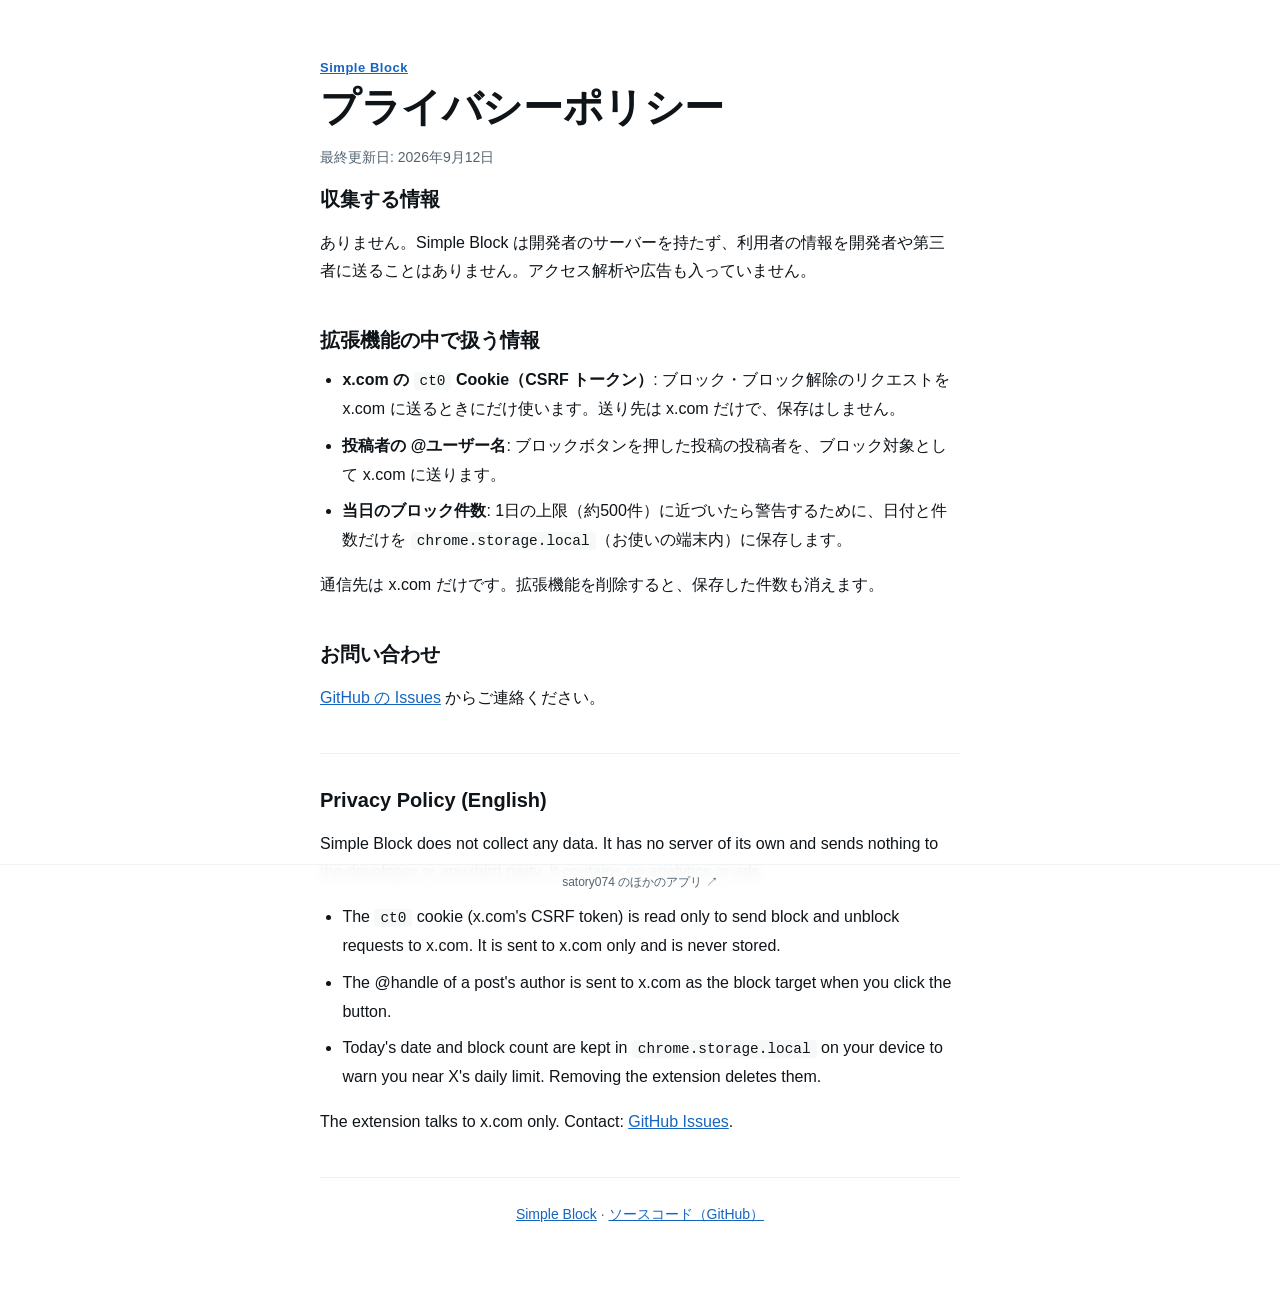
==== docs/privacy.html @ 1018ee45 "Prepare Simple Block for the Chrome Web Store The store needs icons, a privacy policy URL, and a nam" ====
<!doctype html>
<html lang="ja">
<head>
  <meta charset="utf-8" />
  <meta name="viewport" content="width=device-width, initial-scale=1" />
  <title>プライバシーポリシー — Simple Block</title>
  <meta name="description" content="Chrome 拡張 Simple Block のプライバシーポリシー。データ収集はなく、通信は x.com とだけ行います。" />
  <link rel="icon" href="data:image/svg+xml,%3Csvg xmlns='http://www.w3.org/2000/svg' viewBox='0 0 32 32'%3E%3Ccircle cx='16' cy='16' r='12' fill='none' stroke='%23f4212e' stroke-width='4'/%3E%3Cpath d='M7.5 7.5l17 17' stroke='%23f4212e' stroke-width='4'/%3E%3C/svg%3E" />
  <style>
    /* Same palette as index.html */
    :root {
      --ink: #0f1419;
      --muted: #536471;
      --border: #eff3f4;
      --surface: #ffffff;
      --soft: #f7f9f9;
      --accent: #1565c0;
      color-scheme: light;
    }
    * { box-sizing: border-box; }
    body {
      margin: 0;
      background: var(--surface);
      color: var(--ink);
      font: 16px/1.8 -apple-system, BlinkMacSystemFont, "Hiragino Sans", "Hiragino Kaku Gothic ProN", "Noto Sans JP", "Segoe UI", sans-serif;
      -webkit-text-size-adjust: 100%;
    }
    a { color: var(--accent); }
    code {
      padding: 1px 6px;
      border-radius: 4px;
      background: var(--soft);
      font: 0.9em ui-monospace, SFMono-Regular, Menlo, monospace;
    }
    main { max-width: 680px; margin: 0 auto; padding: 56px 20px 24px; }
    .eyebrow { margin: 0; color: var(--muted); font-size: 13px; font-weight: 700; letter-spacing: 0.04em; }
    h1 { margin: 4px 0 12px; font-size: clamp(30px, 7vw, 40px); line-height: 1.2; letter-spacing: -0.01em; }
    h2 { margin: 0 0 12px; font-size: 20px; line-height: 1.4; }
    section { margin: 0 0 40px; }
    ul { margin: 0; padding-left: 1.4em; }
    li { margin-bottom: 8px; }
    .small { color: var(--muted); font-size: 14px; }
    .en { padding-top: 32px; border-top: 1px solid var(--border); }
    .foot { padding: 24px 0 8px; border-top: 1px solid var(--border); color: var(--muted); font-size: 14px; text-align: center; }

    /* サイト間ナビ: 正準仕様は basecamp/docs/app-backlink.md（index.html と同一） */
    .app-backlink-bar {
      position: fixed;
      inset-inline: 0;
      bottom: 0;
      z-index: 40;
      display: flex;
      align-items: center;
      justify-content: center;
      min-height: 36px;
      padding: 6px 12px;
      padding-bottom: calc(6px + env(safe-area-inset-bottom));
      background: color-mix(in srgb, var(--surface) 90%, transparent);
      -webkit-backdrop-filter: blur(8px);
      backdrop-filter: blur(8px);
      border-top: 1px solid var(--border);
      font-size: 12px;
    }
    .app-backlink-bar a {
      display: inline-flex;
      align-items: center;
      gap: 0.3em;
      padding: 8px 14px;
      margin: -8px 0;
      color: var(--muted);
      text-decoration: none;
      transition: color 0.12s ease;
    }
    .app-backlink-bar a:hover {
      color: var(--accent);
    }
    body {
      padding-bottom: calc(48px + env(safe-area-inset-bottom));
    }
    html {
      scroll-padding-bottom: calc(48px + env(safe-area-inset-bottom));
    }
  </style>
</head>
<body>
  <main>
    <p class="eyebrow"><a href="./">Simple Block</a></p>
    <h1>プライバシーポリシー</h1>
    <p class="small">最終更新日: 2026年9月12日</p>

    <section>
      <h2>収集する情報</h2>
      <p>ありません。Simple Block は開発者のサーバーを持たず、利用者の情報を開発者や第三者に送ることはありません。アクセス解析や広告も入っていません。</p>
    </section>

    <section>
      <h2>拡張機能の中で扱う情報</h2>
      <ul>
        <li><strong>x.com の <code>ct0</code> Cookie（CSRF トークン）</strong>: ブロック・ブロック解除のリクエストを x.com に送るときにだけ使います。送り先は x.com だけで、保存はしません。</li>
        <li><strong>投稿者の @ユーザー名</strong>: ブロックボタンを押した投稿の投稿者を、ブロック対象として x.com に送ります。</li>
        <li><strong>当日のブロック件数</strong>: 1日の上限（約500件）に近づいたら警告するために、日付と件数だけを <code>chrome.storage.local</code>（お使いの端末内）に保存します。</li>
      </ul>
      <p>通信先は x.com だけです。拡張機能を削除すると、保存した件数も消えます。</p>
    </section>

    <section>
      <h2>お問い合わせ</h2>
      <p><a href="https://github.com/satory074/simple-block/issues">GitHub の Issues</a> からご連絡ください。</p>
    </section>

    <section class="en" lang="en">
      <h2>Privacy Policy (English)</h2>
      <p>Simple Block does not collect any data. It has no server of its own and sends nothing to the developer or any third party. It contains no analytics or ads.</p>
      <ul>
        <li>The <code>ct0</code> cookie (x.com's CSRF token) is read only to send block and unblock requests to x.com. It is sent to x.com only and is never stored.</li>
        <li>The @handle of a post's author is sent to x.com as the block target when you click the button.</li>
        <li>Today's date and block count are kept in <code>chrome.storage.local</code> on your device to warn you near X's daily limit. Removing the extension deletes them.</li>
      </ul>
      <p>The extension talks to x.com only. Contact: <a href="https://github.com/satory074/simple-block/issues">GitHub Issues</a>.</p>
    </section>

    <footer class="foot">
      <a href="./">Simple Block</a> · <a href="https://github.com/satory074/simple-block">ソースコード（GitHub）</a>
    </footer>
  </main>

  <!-- サイト間ナビ: 正準仕様は basecamp/docs/app-backlink.md -->
  <nav class="app-backlink-bar" aria-label="サイト間ナビゲーション">
    <a href="https://satory074.com/apps/" target="_blank" rel="noopener"
       aria-label="satory074 のほかのアプリ一覧を新しいタブで開く"
       >satory074 のほかのアプリ <span aria-hidden="true">↗</span></a>
  </nav>
</body>
</html>
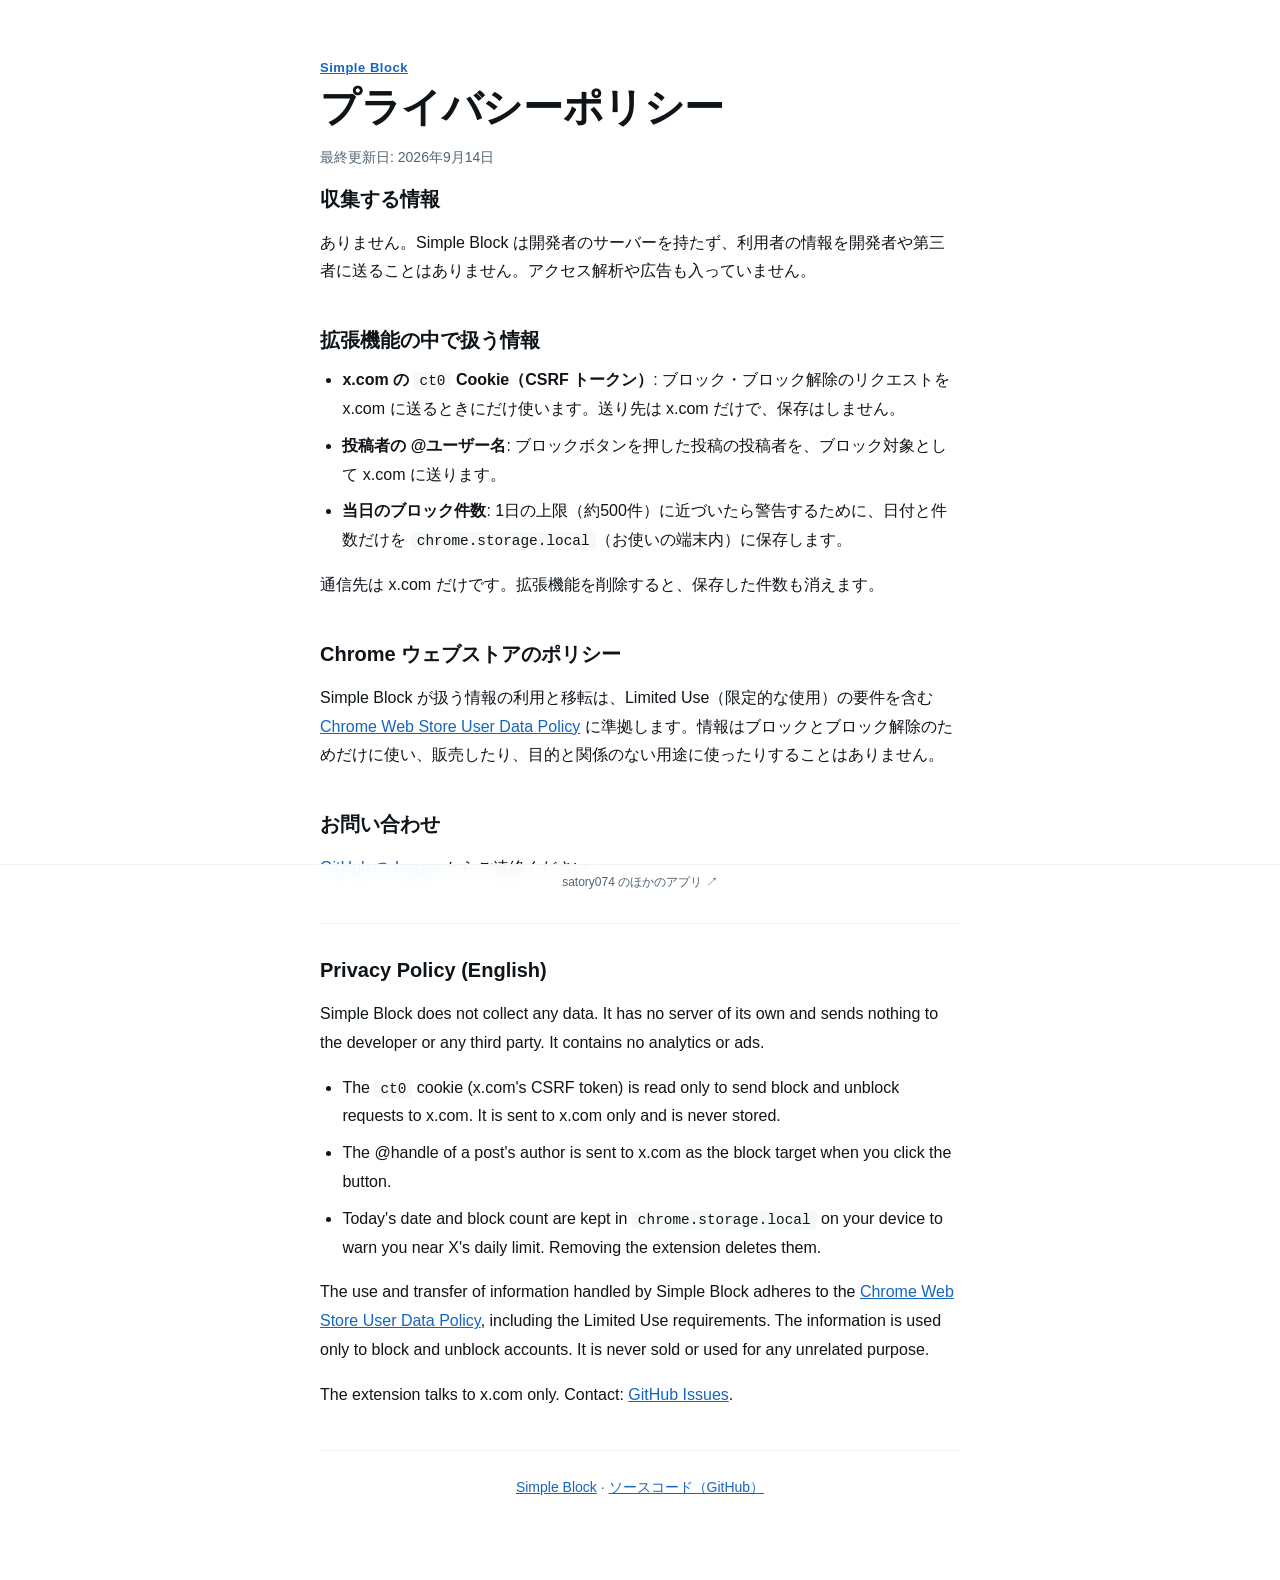
==== commit 7b427ec0: "Harden Simple Block against account and backlash risks (v1.0.1) - Only treat an author as the target" ====
--- a/docs/privacy.html
+++ b/docs/privacy.html
@@ -86,7 +86,7 @@
   <main>
     <p class="eyebrow"><a href="./">Simple Block</a></p>
     <h1>プライバシーポリシー</h1>
-    <p class="small">最終更新日: 2026年9月12日</p>
+    <p class="small">最終更新日: 2026年9月14日</p>
 
     <section>
       <h2>収集する情報</h2>
@@ -104,6 +104,11 @@
     </section>
 
     <section>
+      <h2>Chrome ウェブストアのポリシー</h2>
+      <p>Simple Block が扱う情報の利用と移転は、Limited Use（限定的な使用）の要件を含む <a href="https://developer.chrome.com/docs/webstore/program-policies/limited-use">Chrome Web Store User Data Policy</a> に準拠します。情報はブロックとブロック解除のためだけに使い、販売したり、目的と関係のない用途に使ったりすることはありません。</p>
+    </section>
+
+    <section>
       <h2>お問い合わせ</h2>
       <p><a href="https://github.com/satory074/simple-block/issues">GitHub の Issues</a> からご連絡ください。</p>
     </section>
@@ -116,6 +121,7 @@
         <li>The @handle of a post's author is sent to x.com as the block target when you click the button.</li>
         <li>Today's date and block count are kept in <code>chrome.storage.local</code> on your device to warn you near X's daily limit. Removing the extension deletes them.</li>
       </ul>
+      <p>The use and transfer of information handled by Simple Block adheres to the <a href="https://developer.chrome.com/docs/webstore/program-policies/limited-use">Chrome Web Store User Data Policy</a>, including the Limited Use requirements. The information is used only to block and unblock accounts. It is never sold or used for any unrelated purpose.</p>
       <p>The extension talks to x.com only. Contact: <a href="https://github.com/satory074/simple-block/issues">GitHub Issues</a>.</p>
     </section>
 
